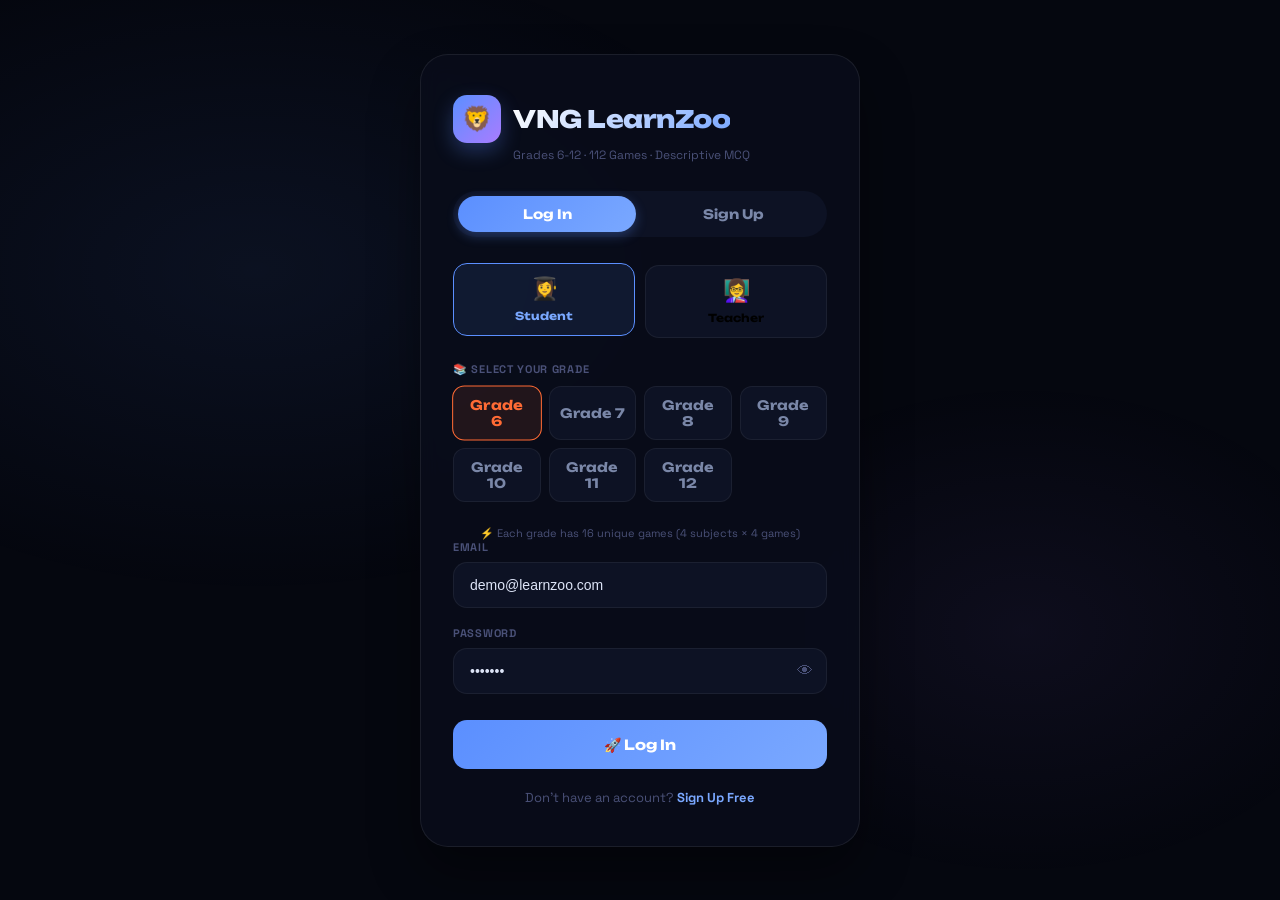
==== login.html @ ddfd20ec "Initial frontend commit" ====
<!DOCTYPE html>
<html lang="en">
<head>
<meta charset="UTF-8">
<meta name="viewport" content="width=device-width, initial-scale=1.0, user-scalable=yes">
<title>VNG LearnZoo — Sign In</title>
<link href="https://fonts.googleapis.com/css2?family=Space+Grotesk:wght@400;500;600;700&family=Unbounded:wght@400;600;800&display=swap" rel="stylesheet">
<style>
* {
  margin: 0;
  padding: 0;
  box-sizing: border-box;
}

body {
  font-family: 'Space Grotesk', sans-serif;
  background: #05070f;
  color: #dde4f7;
  min-height: 100vh;
  display: flex;
  align-items: center;
  justify-content: center;
  padding: 20px;
  position: relative;
  overflow-x: hidden;
}

/* Animated background orbs */
body::before {
  content: '';
  position: fixed;
  inset: 0;
  background: radial-gradient(ellipse 70% 60% at 20% 30%, rgba(91,143,255,0.08) 0%, transparent 60%),
              radial-gradient(ellipse 50% 50% at 80% 70%, rgba(169,124,255,0.06) 0%, transparent 55%);
  pointer-events: none;
  z-index: -1;
}

.login-container {
  width: 100%;
  max-width: 440px;
  background: rgba(9,13,26,0.9);
  backdrop-filter: blur(10px);
  border: 1px solid rgba(255,255,255,0.08);
  border-radius: 28px;
  padding: 40px 32px;
  box-shadow: 0 25px 50px rgba(0,0,0,0.4);
  transition: all 0.3s;
}

.logo {
  display: flex;
  align-items: center;
  gap: 12px;
  margin-bottom: 8px;
}

.logo-icon {
  width: 48px;
  height: 48px;
  background: linear-gradient(135deg, #5b8fff, #a97cff);
  border-radius: 14px;
  display: flex;
  align-items: center;
  justify-content: center;
  font-size: 24px;
  box-shadow: 0 8px 20px rgba(91,143,255,0.3);
}

.logo-text {
  font-family: 'Unbounded', sans-serif;
  font-size: 24px;
  font-weight: 800;
  letter-spacing: -0.5px;
  background: linear-gradient(135deg, #fff, #7aa8ff);
  -webkit-background-clip: text;
  -webkit-text-fill-color: transparent;
}

.logo-sub {
  font-size: 12px;
  color: #4a5178;
  margin-left: 60px;
  margin-top: -4px;
  margin-bottom: 28px;
}

.tabs {
  display: flex;
  gap: 8px;
  background: #0d1224;
  padding: 5px;
  border-radius: 60px;
  margin-bottom: 28px;
}

.tab {
  flex: 1;
  padding: 10px;
  border: none;
  background: transparent;
  color: #7a87a8;
  font-family: 'Unbounded', sans-serif;
  font-size: 13px;
  font-weight: 700;
  border-radius: 40px;
  cursor: pointer;
  transition: all 0.2s;
}

.tab.active {
  background: linear-gradient(135deg, #5b8fff, #7aa8ff);
  color: white;
  box-shadow: 0 4px 12px rgba(91,143,255,0.3);
}

.role-group {
  display: flex;
  gap: 10px;
  margin-bottom: 24px;
}

.role-btn {
  flex: 1;
  padding: 12px 8px;
  background: #0d1224;
  border: 1.5px solid rgba(255,255,255,0.06);
  border-radius: 14px;
  cursor: pointer;
  text-align: center;
  transition: all 0.2s;
}

.role-btn .emoji {
  font-size: 22px;
  display: block;
  margin-bottom: 6px;
}

.role-btn .name {
  font-size: 11px;
  font-weight: 700;
  font-family: 'Unbounded', sans-serif;
}

.role-btn.active {
  border-color: #5b8fff;
  background: rgba(91,143,255,0.1);
  transform: translateY(-2px);
}

.role-btn.active .name {
  color: #7aa8ff;
}

.grade-grid {
  display: grid;
  grid-template-columns: repeat(4, 1fr);
  gap: 8px;
  margin-bottom: 24px;
}

.grade-btn {
  padding: 10px;
  background: #0d1224;
  border: 1.5px solid rgba(255,255,255,0.06);
  border-radius: 12px;
  font-family: 'Unbounded', sans-serif;
  font-size: 13px;
  font-weight: 700;
  color: #7a87a8;
  cursor: pointer;
  transition: all 0.2s;
  text-align: center;
}

.grade-btn.selected {
  border-color: #5b8fff;
  background: rgba(91,143,255,0.1);
  color: #7aa8ff;
  transform: scale(1.02);
}

.grade-label {
  font-size: 11px;
  font-weight: 700;
  color: #4a5178;
  text-transform: uppercase;
  letter-spacing: 0.7px;
  margin-bottom: 10px;
  display: block;
}

.name-row {
  display: grid;
  grid-template-columns: 1fr 1fr;
  gap: 12px;
  margin-bottom: 16px;
}

.input-group {
  margin-bottom: 18px;
}

.input-group label {
  display: block;
  font-size: 11px;
  font-weight: 700;
  color: #4a5178;
  text-transform: uppercase;
  letter-spacing: 0.7px;
  margin-bottom: 8px;
}

.input-group input {
  width: 100%;
  padding: 14px 16px;
  background: #0d1224;
  border: 1.5px solid rgba(255,255,255,0.06);
  border-radius: 14px;
  color: #dde4f7;
  font-size: 14px;
  outline: none;
  transition: all 0.2s;
}

.input-group input:focus {
  border-color: #5b8fff;
  background: rgba(91,143,255,0.05);
  box-shadow: 0 0 0 3px rgba(91,143,255,0.1);
}

.password-wrapper {
  position: relative;
}

.password-wrapper input {
  padding-right: 48px;
}

.toggle-password {
  position: absolute;
  right: 14px;
  top: 50%;
  transform: translateY(-50%);
  background: none;
  border: none;
  color: #4a5178;
  cursor: pointer;
  font-size: 16px;
}

.error-msg {
  background: rgba(255,80,80,0.1);
  border: 1px solid rgba(255,80,80,0.3);
  color: #ff7070;
  padding: 12px;
  border-radius: 12px;
  font-size: 13px;
  margin-bottom: 18px;
  display: none;
}

.error-msg.show {
  display: block;
  animation: shake 0.3s ease;
}

@keyframes shake {
  0%, 100% { transform: translateX(0); }
  25% { transform: translateX(-5px); }
  75% { transform: translateX(5px); }
}

.submit-btn {
  width: 100%;
  padding: 16px;
  background: linear-gradient(135deg, #5b8fff, #7aa8ff);
  border: none;
  border-radius: 14px;
  font-family: 'Unbounded', sans-serif;
  font-size: 14px;
  font-weight: 700;
  color: white;
  cursor: pointer;
  transition: transform 0.2s, box-shadow 0.2s;
  margin-top: 8px;
}

.submit-btn:hover {
  transform: translateY(-2px);
  box-shadow: 0 8px 24px rgba(91,143,255,0.4);
}

.submit-btn:disabled {
  opacity: 0.6;
  cursor: not-allowed;
  transform: none;
}

.switch-text {
  text-align: center;
  margin-top: 20px;
  font-size: 13px;
  color: #4a5178;
}

.switch-text a {
  color: #7aa8ff;
  font-weight: 700;
  cursor: pointer;
  text-decoration: none;
}

.switch-text a:hover {
  text-decoration: underline;
}

#nameFields {
  display: none;
}

/* Grade-specific colors */
.grade-btn[data-grade="6"]:hover { border-color: #ff6b35; }
.grade-btn[data-grade="7"]:hover { border-color: #00d2ff; }
.grade-btn[data-grade="8"]:hover { border-color: #ff3d8c; }
.grade-btn[data-grade="9"]:hover { border-color: #9b59b6; }
.grade-btn[data-grade="10"]:hover { border-color: #2ecc71; }
.grade-btn[data-grade="11"]:hover { border-color: #f1c40f; }
.grade-btn[data-grade="12"]:hover { border-color: #e74c3c; }

.grade-btn[data-grade="6"].selected { border-color: #ff6b35; background: rgba(255,107,53,0.1); color: #ff6b35; }
.grade-btn[data-grade="7"].selected { border-color: #00d2ff; background: rgba(0,210,255,0.1); color: #00d2ff; }
.grade-btn[data-grade="8"].selected { border-color: #ff3d8c; background: rgba(255,61,140,0.1); color: #ff3d8c; }
.grade-btn[data-grade="9"].selected { border-color: #9b59b6; background: rgba(155,89,182,0.1); color: #9b59b6; }
.grade-btn[data-grade="10"].selected { border-color: #2ecc71; background: rgba(46,204,113,0.1); color: #2ecc71; }
.grade-btn[data-grade="11"].selected { border-color: #f1c40f; background: rgba(241,196,15,0.1); color: #f1c40f; }
.grade-btn[data-grade="12"].selected { border-color: #e74c3c; background: rgba(231,76,60,0.1); color: #e74c3c; }

@media (max-width: 480px) {
  .login-container { padding: 30px 20px; }
  .grade-grid { grid-template-columns: repeat(3, 1fr); }
  .logo-text { font-size: 20px; }
}
</style>
</head>
<body>

<div class="login-container">
  <div class="logo">
    <div class="logo-icon">🦁</div>
    <span class="logo-text">VNG LearnZoo</span>
  </div>
  <div class="logo-sub">Grades 6-12 · 112 Games · Descriptive MCQ</div>

  <div class="tabs">
    <button class="tab active" id="loginTab" onclick="switchTab('login')">Log In</button>
    <button class="tab" id="signupTab" onclick="switchTab('signup')">Sign Up</button>
  </div>

  <div id="errorMsg" class="error-msg"></div>

  <!-- Role selection: Student and Teacher only -->
  <div class="role-group">
    <button class="role-btn active" id="studentRole" onclick="selectRole('student')">
      <span class="emoji">👩‍🎓</span>
      <span class="name">Student</span>
    </button>
    <button class="role-btn" id="teacherRole" onclick="selectRole('teacher')">
      <span class="emoji">👩‍🏫</span>
      <span class="name">Teacher</span>
    </button>
  </div>

  <!-- Name fields (only shown for Sign Up) -->
  <div id="nameFields">
    <div class="name-row">
      <div class="input-group">
        <label>First Name</label>
        <input type="text" id="firstName" placeholder="Arjun">
      </div>
      <div class="input-group">
        <label>Last Name</label>
        <input type="text" id="lastName" placeholder="Kumar">
      </div>
    </div>
  </div>

  <!-- Grade selection (only shown for Students) -->
  <div id="gradeSection">
    <label class="grade-label">📚 Select Your Grade</label>
    <div class="grade-grid">
      <button class="grade-btn" data-grade="6" onclick="selectGrade(6, this)">Grade 6</button>
      <button class="grade-btn" data-grade="7" onclick="selectGrade(7, this)">Grade 7</button>
      <button class="grade-btn" data-grade="8" onclick="selectGrade(8, this)">Grade 8</button>
      <button class="grade-btn" data-grade="9" onclick="selectGrade(9, this)">Grade 9</button>
      <button class="grade-btn" data-grade="10" onclick="selectGrade(10, this)">Grade 10</button>
      <button class="grade-btn" data-grade="11" onclick="selectGrade(11, this)">Grade 11</button>
      <button class="grade-btn" data-grade="12" onclick="selectGrade(12, this)">Grade 12</button>
    </div>
    <div style="font-size: 11px; color: #4a5178; margin-top: 8px; text-align: center;">
      ⚡ Each grade has 16 unique games (4 subjects × 4 games)
    </div>
  </div>

  <div class="input-group">
    <label>Email</label>
    <input type="email" id="email" placeholder="student@school.edu" value="demo@learnzoo.com">
  </div>

  <div class="input-group">
    <label>Password</label>
    <div class="password-wrapper">
      <input type="password" id="password" placeholder="••••••••" value="demo123">
      <button class="toggle-password" onclick="togglePassword()" type="button">👁</button>
    </div>
  </div>

  <button class="submit-btn" id="submitBtn" onclick="handleSubmit()">🚀 Log In</button>

  <div class="switch-text" id="switchText">
    Don't have an account? <a onclick="switchTab('signup')">Sign Up Free</a>
  </div>
</div>

<!-- Include the API service module -->
<script src="api.js"></script>
<script>
// ============================================
// LOGIN PAGE – REAL API INTEGRATION
// ============================================

let currentRole = 'student';
let selectedGrade = 6;
let currentTab = 'login';

// Default select Grade 6
document.addEventListener('DOMContentLoaded', function() {
  const grade6Btn = document.querySelector('.grade-btn[data-grade="6"]');
  if (grade6Btn) grade6Btn.classList.add('selected');
});

function switchTab(tab) {
  currentTab = tab;
  
  document.getElementById('loginTab').classList.toggle('active', tab === 'login');
  document.getElementById('signupTab').classList.toggle('active', tab === 'signup');
  
  document.getElementById('nameFields').style.display = tab === 'signup' ? 'block' : 'none';
  
  const submitBtn = document.getElementById('submitBtn');
  submitBtn.textContent = tab === 'login' ? '🚀 Log In' : '🚀 Create Account';
  
  const switchText = document.getElementById('switchText');
  if (tab === 'login') {
    switchText.innerHTML = `Don't have an account? <a onclick="switchTab('signup')">Sign Up Free</a>`;
  } else {
    switchText.innerHTML = `Already have an account? <a onclick="switchTab('login')">Log In</a>`;
  }
  
  hideError();
}

function selectRole(role) {
  currentRole = role;
  
  document.getElementById('studentRole').classList.toggle('active', role === 'student');
  document.getElementById('teacherRole').classList.toggle('active', role === 'teacher');
  
  // Show grade selector only for students
  document.getElementById('gradeSection').style.display = role === 'student' ? 'block' : 'none';
}

function selectGrade(grade, element) {
  selectedGrade = grade;
  
  document.querySelectorAll('.grade-btn').forEach(btn => btn.classList.remove('selected'));
  element.classList.add('selected');
}

function togglePassword() {
  const input = document.getElementById('password');
  input.type = input.type === 'password' ? 'text' : 'password';
}

function showError(message) {
  const errorDiv = document.getElementById('errorMsg');
  errorDiv.textContent = message;
  errorDiv.classList.add('show');
  setTimeout(() => errorDiv.classList.remove('show'), 4000);
}

function hideError() {
  document.getElementById('errorMsg').classList.remove('show');
}

// ============================================
// HANDLE LOGIN / SIGNUP VIA API
// ============================================
async function handleSubmit() {
  const email = document.getElementById('email').value.trim();
  const password = document.getElementById('password').value.trim();
  
  if (!email) {
    showError('⚠️ Please enter your email.');
    return;
  }
  
  if (!password || password.length < 4) {
    showError('⚠️ Password must be at least 4 characters.');
    return;
  }
  
  if (currentRole === 'student' && !selectedGrade) {
    showError('⚠️ Please select your grade.');
    return;
  }
  
  hideError();
  
  const submitBtn = document.getElementById('submitBtn');
  submitBtn.disabled = true;
  submitBtn.textContent = '⏳ Connecting...';
  
  try {
    let user;
    
    if (currentTab === 'login') {
      // Login
      user = await API.login(email, password, currentRole, currentRole === 'student' ? selectedGrade : undefined);
    } else {
      // Signup
      const firstName = document.getElementById('firstName')?.value.trim() || '';
      const lastName = document.getElementById('lastName')?.value.trim() || '';
      const fullName = lastName ? `${firstName} ${lastName}` : firstName || 'Student';
      
      if (!fullName) {
        showError('⚠️ Please enter your name.');
        submitBtn.disabled = false;
        submitBtn.textContent = '🚀 Create Account';
        return;
      }
      
      user = await API.signup(fullName, email, password, currentRole, currentRole === 'student' ? selectedGrade : undefined);
    }
    
    // Redirect based on role
    if (user.role === 'teacher') {
      window.location.href = 'staff-dashboard.html';
    } else {
      // Student: go to grade dashboard
      const dashboardMap = {
        6: 'grade6-dashboard.html',
        7: 'grade7-dashboard.html',
        8: 'grade8-dashboard.html',
        9: 'grade9-dashboard.html',
        10: 'grade10-dashboard.html',
        11: 'grade11-dashboard.html',
        12: 'grade12-dashboard.html'
      };
      
      const targetPage = dashboardMap[user.grade] || 'grade6-dashboard.html';
      window.location.href = targetPage;
    }
  } catch (error) {
    showError(`❌ ${error.message}`);
    submitBtn.disabled = false;
    submitBtn.textContent = currentTab === 'login' ? '🚀 Log In' : '🚀 Create Account';
  }
}

</script>
</body>
</html>
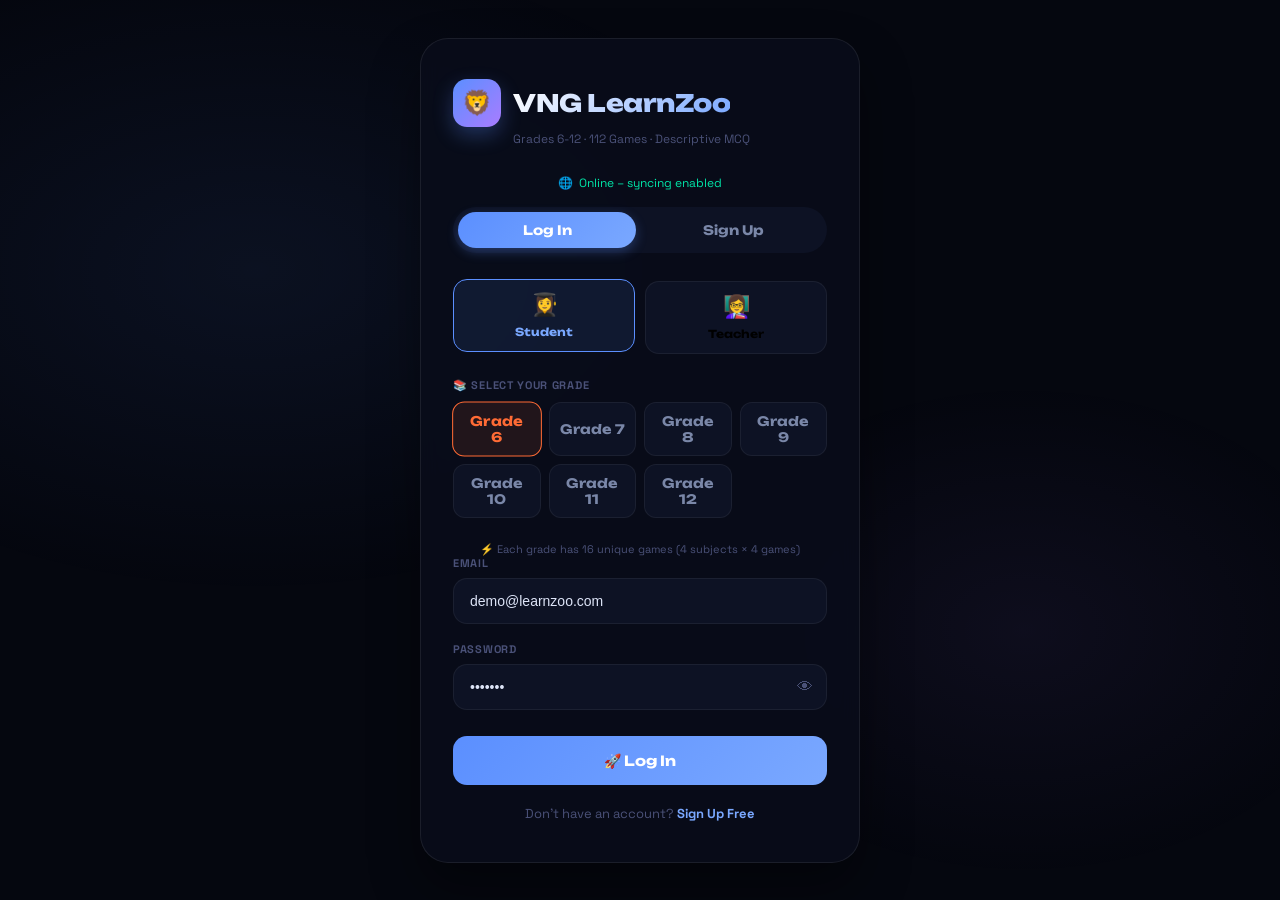
==== commit c05503b4: "Add offline support for login and API" ====
--- a/login.html
+++ b/login.html
@@ -6,6 +6,7 @@
 <title>VNG LearnZoo — Sign In</title>
 <link href="https://fonts.googleapis.com/css2?family=Space+Grotesk:wght@400;500;600;700&family=Unbounded:wght@400;600;800&display=swap" rel="stylesheet">
 <style>
+/* ... all existing styles remain exactly the same ... */
 * {
   margin: 0;
   padding: 0;
@@ -320,6 +321,23 @@
   display: none;
 }
 
+/* Network status indicator */
+.network-status {
+  display: flex;
+  align-items: center;
+  justify-content: center;
+  gap: 6px;
+  margin-bottom: 16px;
+  font-size: 12px;
+  color: #4a5178;
+}
+.network-status.offline {
+  color: #ff8c42;
+}
+.network-status.online {
+  color: #00e5a8;
+}
+
 /* Grade-specific colors */
 .grade-btn[data-grade="6"]:hover { border-color: #ff6b35; }
 .grade-btn[data-grade="7"]:hover { border-color: #00d2ff; }
@@ -352,6 +370,12 @@
     <span class="logo-text">VNG LearnZoo</span>
   </div>
   <div class="logo-sub">Grades 6-12 · 112 Games · Descriptive MCQ</div>
+
+  <!-- Network status indicator (added) -->
+  <div id="networkStatus" class="network-status">
+    <span id="networkIcon">📶</span>
+    <span id="networkText">Checking connection...</span>
+  </div>
 
   <div class="tabs">
     <button class="tab active" id="loginTab" onclick="switchTab('login')">Log In</button>
@@ -423,16 +447,35 @@
   </div>
 </div>
 
-<!-- Include the API service module -->
+<!-- Include the offline-ready API service module -->
 <script src="api.js"></script>
 <script>
 // ============================================
-// LOGIN PAGE – REAL API INTEGRATION
+// LOGIN PAGE – OFFLINE-READY
 // ============================================
 
 let currentRole = 'student';
 let selectedGrade = 6;
 let currentTab = 'login';
+
+// Network status UI update
+function updateNetworkStatus() {
+  const statusEl = document.getElementById('networkStatus');
+  const iconEl = document.getElementById('networkIcon');
+  const textEl = document.getElementById('networkText');
+  if (navigator.onLine) {
+    statusEl.className = 'network-status online';
+    iconEl.textContent = '🌐';
+    textEl.textContent = 'Online – syncing enabled';
+  } else {
+    statusEl.className = 'network-status offline';
+    iconEl.textContent = '📴';
+    textEl.textContent = 'Offline – local mode active';
+  }
+}
+window.addEventListener('online', updateNetworkStatus);
+window.addEventListener('offline', updateNetworkStatus);
+updateNetworkStatus();
 
 // Default select Grade 6
 document.addEventListener('DOMContentLoaded', function() {
@@ -495,7 +538,7 @@
 }
 
 // ============================================
-// HANDLE LOGIN / SIGNUP VIA API
+// HANDLE LOGIN / SIGNUP VIA API (with offline awareness)
 // ============================================
 async function handleSubmit() {
   const email = document.getElementById('email').value.trim();
@@ -520,16 +563,17 @@
   
   const submitBtn = document.getElementById('submitBtn');
   submitBtn.disabled = true;
-  submitBtn.textContent = '⏳ Connecting...';
+  
+  // Show appropriate loading text based on network
+  const loadingText = navigator.onLine ? '⏳ Connecting...' : '📴 Offline login...';
+  submitBtn.textContent = loadingText;
   
   try {
     let user;
     
     if (currentTab === 'login') {
-      // Login
       user = await API.login(email, password, currentRole, currentRole === 'student' ? selectedGrade : undefined);
     } else {
-      // Signup
       const firstName = document.getElementById('firstName')?.value.trim() || '';
       const lastName = document.getElementById('lastName')?.value.trim() || '';
       const fullName = lastName ? `${firstName} ${lastName}` : firstName || 'Student';
@@ -548,7 +592,6 @@
     if (user.role === 'teacher') {
       window.location.href = 'staff-dashboard.html';
     } else {
-      // Student: go to grade dashboard
       const dashboardMap = {
         6: 'grade6-dashboard.html',
         7: 'grade7-dashboard.html',
@@ -558,17 +601,26 @@
         11: 'grade11-dashboard.html',
         12: 'grade12-dashboard.html'
       };
-      
       const targetPage = dashboardMap[user.grade] || 'grade6-dashboard.html';
       window.location.href = targetPage;
     }
   } catch (error) {
-    showError(`❌ ${error.message}`);
+    // Enhanced error messaging for offline scenarios
+    let errorMsg = error.message;
+    if (!navigator.onLine) {
+      if (currentTab === 'login') {
+        errorMsg = '📴 You are offline. Login will work only if you have logged in before on this device.';
+      } else {
+        errorMsg = '📴 You are offline. Signing up will create a local account that syncs later.';
+      }
+    } else if (error.message.includes('offline') || error.message.includes('Failed to fetch')) {
+      errorMsg = '⚠️ Network issue. Trying offline mode...';
+    }
+    showError(`❌ ${errorMsg}`);
     submitBtn.disabled = false;
     submitBtn.textContent = currentTab === 'login' ? '🚀 Log In' : '🚀 Create Account';
   }
 }
-
 </script>
 </body>
 </html>
